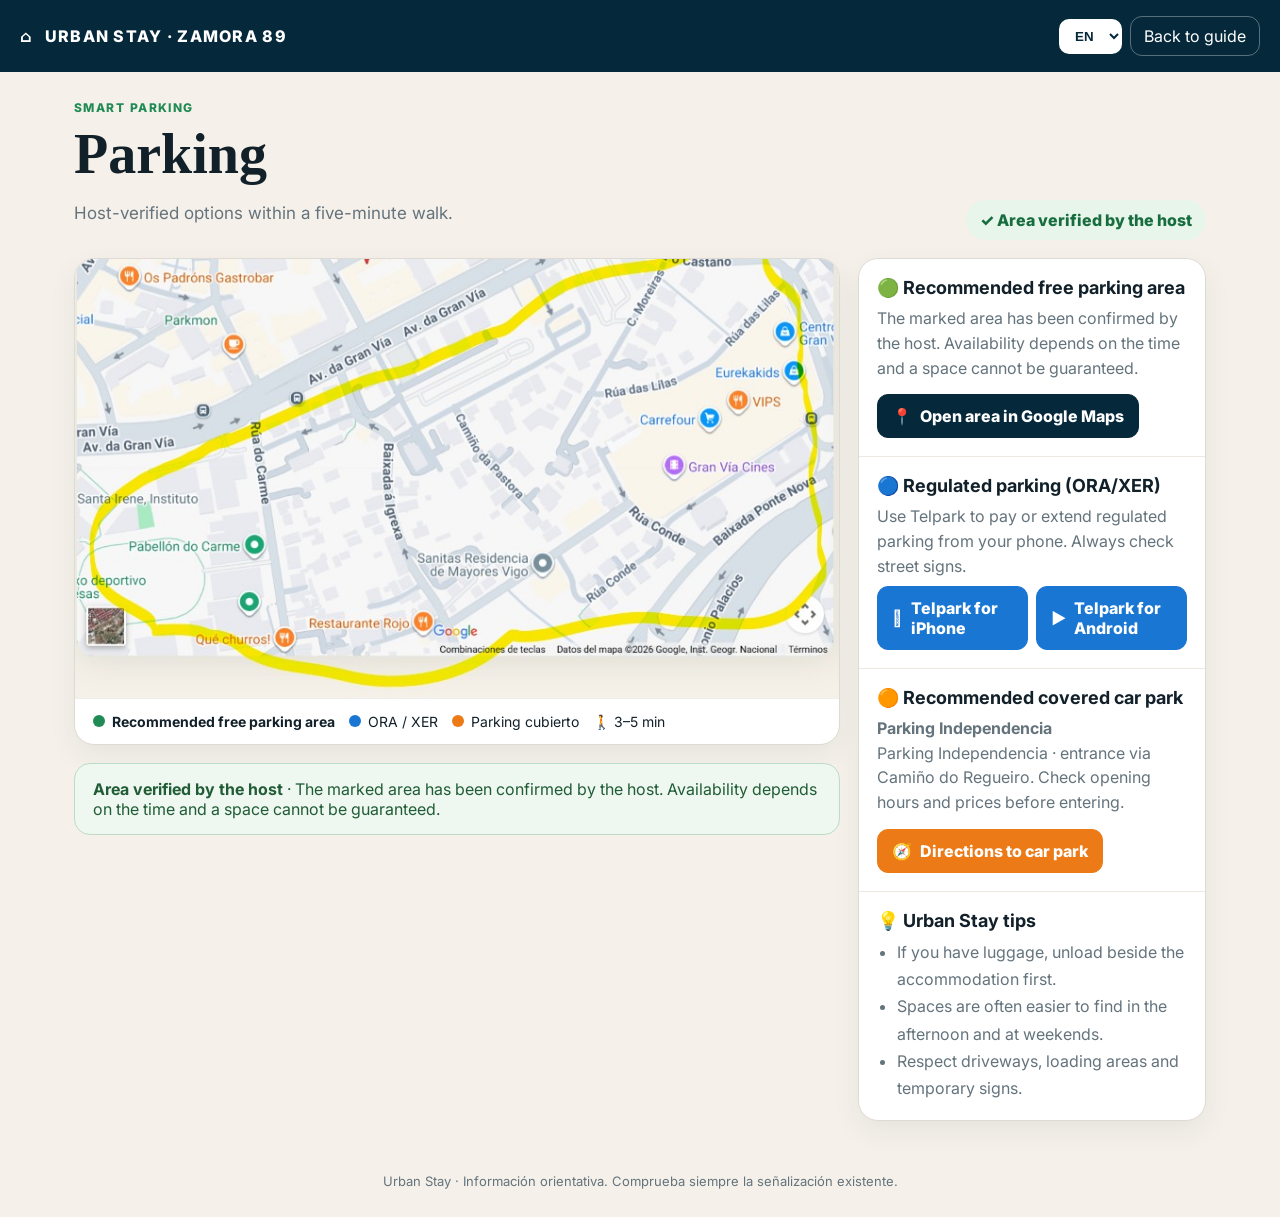
==== parking.html @ f02048b8 "versión parking" ====
<!doctype html><html lang="es"><head><meta charset="utf-8"><meta name="viewport" content="width=device-width,initial-scale=1,viewport-fit=cover"><meta name="theme-color" content="#05283b"><title>Zamora 89 · Aparcamiento</title><link rel="preconnect" href="https://fonts.googleapis.com"><link rel="preconnect" href="https://fonts.gstatic.com" crossorigin><link href="https://fonts.googleapis.com/css2?family=Inter:wght@400;600;700;800&display=swap" rel="stylesheet"><link rel="stylesheet" href="parking.css"></head><body><header class="top"><a class="brand" href="index.html">⌂ <span>URBAN STAY · ZAMORA 89</span></a><div style="display:flex;gap:8px;align-items:center"><select id="lang" class="lang" aria-label="Idioma"><option value="es">ES</option><option value="en">EN</option><option value="fr">FR</option><option value="pt">PT</option><option value="de">DE</option><option value="it">IT</option><option value="nl">NL</option></select><a class="back" href="index.html" data-t="back">Volver a la guía</a></div></header><main class="page"><div class="hero"><div><span class="eyebrow">SMART PARKING</span><h1 data-t="title">Aparcamiento</h1><p data-t="subtitle">Opciones verificadas por el anfitrión a menos de cinco minutos andando.</p></div><span class="badge">✓ <span data-t="verified">Zona verificada por el anfitrión</span></span></div><div class="grid"><div><article class="card"><img class="mapimg" src="assets/parking-zone-zamora.jpg" alt="Zona de aparcamiento recomendada alrededor de Calle Zamora 89, Vigo"><div class="legend"><span><i class="dot green"></i><b data-t="free">Zona gratuita recomendada</b></span><span><i class="dot blue"></i>ORA / XER</span><span><i class="dot orange"></i>Parking cubierto</span><span>🚶 3–5 min</span></div></article><div class="notice"><b data-t="verified">Zona verificada por el anfitrión</b> · <span data-t="freep">El área marcada ha sido confirmada por el anfitrión.</span></div></div><aside class="card"><section class="section"><h2>🟢 <span data-t="free">Zona gratuita recomendada</span></h2><p data-t="freep">El área marcada ha sido confirmada por el anfitrión.</p><div class="actions"><a class="btn primary" target="_blank" rel="noopener" href="https://www.google.com/maps/search/?api=1&query=aparcamiento+gratuito+cerca+de+Calle+Zamora+89+Vigo" data-track="parking_free_maps">📍 <span data-t="maps">Abrir zona en Google Maps</span></a></div></section><section class="section"><h2>🔵 <span data-t="ora">Zona ORA (XER)</span></h2><p data-t="orap">Para las plazas reguladas puedes pagar y ampliar el ticket desde el móvil con Telpark.</p><div class="apps"><a class="btn blue" target="_blank" rel="noopener" href="https://apps.apple.com/es/app/telpark/id658204860" data-track="telpark_ios"> <span data-t="ios">Telpark para iPhone</span></a><a class="btn blue" target="_blank" rel="noopener" href="https://play.google.com/store/apps/details?id=com.delaware.empark" data-track="telpark_android">▶ <span data-t="android">Telpark para Android</span></a></div></section><section class="section"><h2>🟠 <span data-t="covered">Parking cubierto recomendado</span></h2><p><b>Parking Independencia</b><br><span data-t="coveredp">Parking Independencia · acceso por Camiño do Regueiro.</span></p><div class="actions"><a class="btn orange" target="_blank" rel="noopener" href="https://www.google.com/maps/dir/?api=1&destination=Parking+Independencia+Camiño+do+Regueiro+Vigo" data-track="parking_independencia_route">🧭 <span data-t="route">Cómo llegar al parking</span></a></div></section><section class="section"><h2>💡 <span data-t="tips">Consejos Urban Stay</span></h2><ul class="tips"><li data-t="t1">Si llegas con equipaje, descarga primero junto al alojamiento.</li><li data-t="t2">Por la tarde y los fines de semana suele ser más fácil encontrar sitio.</li><li data-t="t3">Respeta vados, carga y descarga y señalización temporal.</li></ul></section></aside></div></main><footer class="footer">Urban Stay · Información orientativa. Comprueba siempre la señalización existente.</footer><script src="parking.js"></script><script src="analytics-config.js"></script><script src="analytics.js"></script></body></html>
---- parking.css ----
:root{--navy:#05283b;--navy2:#0a3b55;--gold:#d7a13a;--cream:#f5f1ea;--green:#218b55;--blue:#1976d2;--orange:#ec7a16;--text:#12202a;--muted:#64737c;--white:#fff}*{box-sizing:border-box}body{margin:0;font-family:Inter,system-ui,-apple-system,Segoe UI,sans-serif;background:var(--cream);color:var(--text)}a{text-decoration:none;color:inherit}.top{background:var(--navy);color:#fff;padding:16px 20px;display:flex;align-items:center;justify-content:space-between;gap:12px;position:sticky;top:0;z-index:10}.brand{display:flex;align-items:center;gap:12px;font-weight:800;letter-spacing:.08em}.back{border:1px solid #ffffff55;border-radius:12px;padding:9px 13px}.lang{background:#fff;color:var(--navy);border:0;border-radius:10px;padding:9px 12px;font-weight:700}.page{max-width:1180px;margin:auto;padding:24px}.hero{display:flex;justify-content:space-between;gap:20px;align-items:flex-end;margin-bottom:18px}.eyebrow{color:var(--green);font-weight:800;letter-spacing:.12em;font-size:12px}.hero h1{font-family:Georgia,serif;font-size:clamp(34px,5vw,56px);margin:6px 0}.hero p{color:var(--muted);font-size:17px;max-width:650px}.badge{background:#e7f5ea;color:#176d3e;padding:10px 14px;border-radius:999px;font-weight:800;white-space:nowrap}.grid{display:grid;grid-template-columns:minmax(0,1.65fr) minmax(290px,.75fr);gap:18px}.card{background:#fff;border:1px solid #dedbd4;border-radius:20px;box-shadow:0 10px 28px #12202a10;overflow:hidden}.mapimg{display:block;width:100%;height:auto}.legend{display:flex;flex-wrap:wrap;gap:14px;padding:14px 18px;border-top:1px solid #eee}.legend span{display:flex;align-items:center;gap:7px;font-size:14px}.dot{width:12px;height:12px;border-radius:50%;display:inline-block}.green{background:var(--green)}.blue{background:var(--blue)}.orange{background:var(--orange)}.section{padding:18px}.section+ .section{border-top:1px solid #ece8e1}.section h2{font-size:18px;margin:0 0 8px}.section p{color:var(--muted);line-height:1.55;margin:7px 0}.actions{display:flex;flex-wrap:wrap;gap:10px;margin-top:14px}.btn{display:inline-flex;align-items:center;justify-content:center;gap:8px;padding:11px 14px;border-radius:11px;font-weight:800;border:1px solid #d7d3cb;background:#fff}.btn.primary{background:var(--navy);color:#fff;border-color:var(--navy)}.btn.blue{background:var(--blue);color:#fff;border-color:var(--blue)}.btn.orange{background:var(--orange);color:#fff;border-color:var(--orange)}.tips{margin:0;padding-left:20px;color:var(--muted);line-height:1.7}.apps{display:grid;grid-template-columns:1fr 1fr;gap:8px}.notice{margin-top:18px;background:#eef7f0;border:1px solid #bcdcc5;border-radius:16px;padding:15px 18px;color:#205c35}.footer{text-align:center;color:var(--muted);font-size:13px;padding:28px 16px}.mobile-tabs{display:none}@media(max-width:780px){.top{padding:12px}.brand{font-size:13px}.page{padding:14px}.hero{align-items:flex-start;flex-direction:column}.grid{grid-template-columns:1fr}.mapimg{min-height:270px;object-fit:cover}.apps{grid-template-columns:1fr}.btn{width:100%}.badge{font-size:13px}.mobile-tabs{display:flex;gap:8px;overflow:auto;margin-bottom:12px}.mobile-tabs a{background:#fff;border-radius:999px;padding:9px 12px;white-space:nowrap;border:1px solid #ddd}}
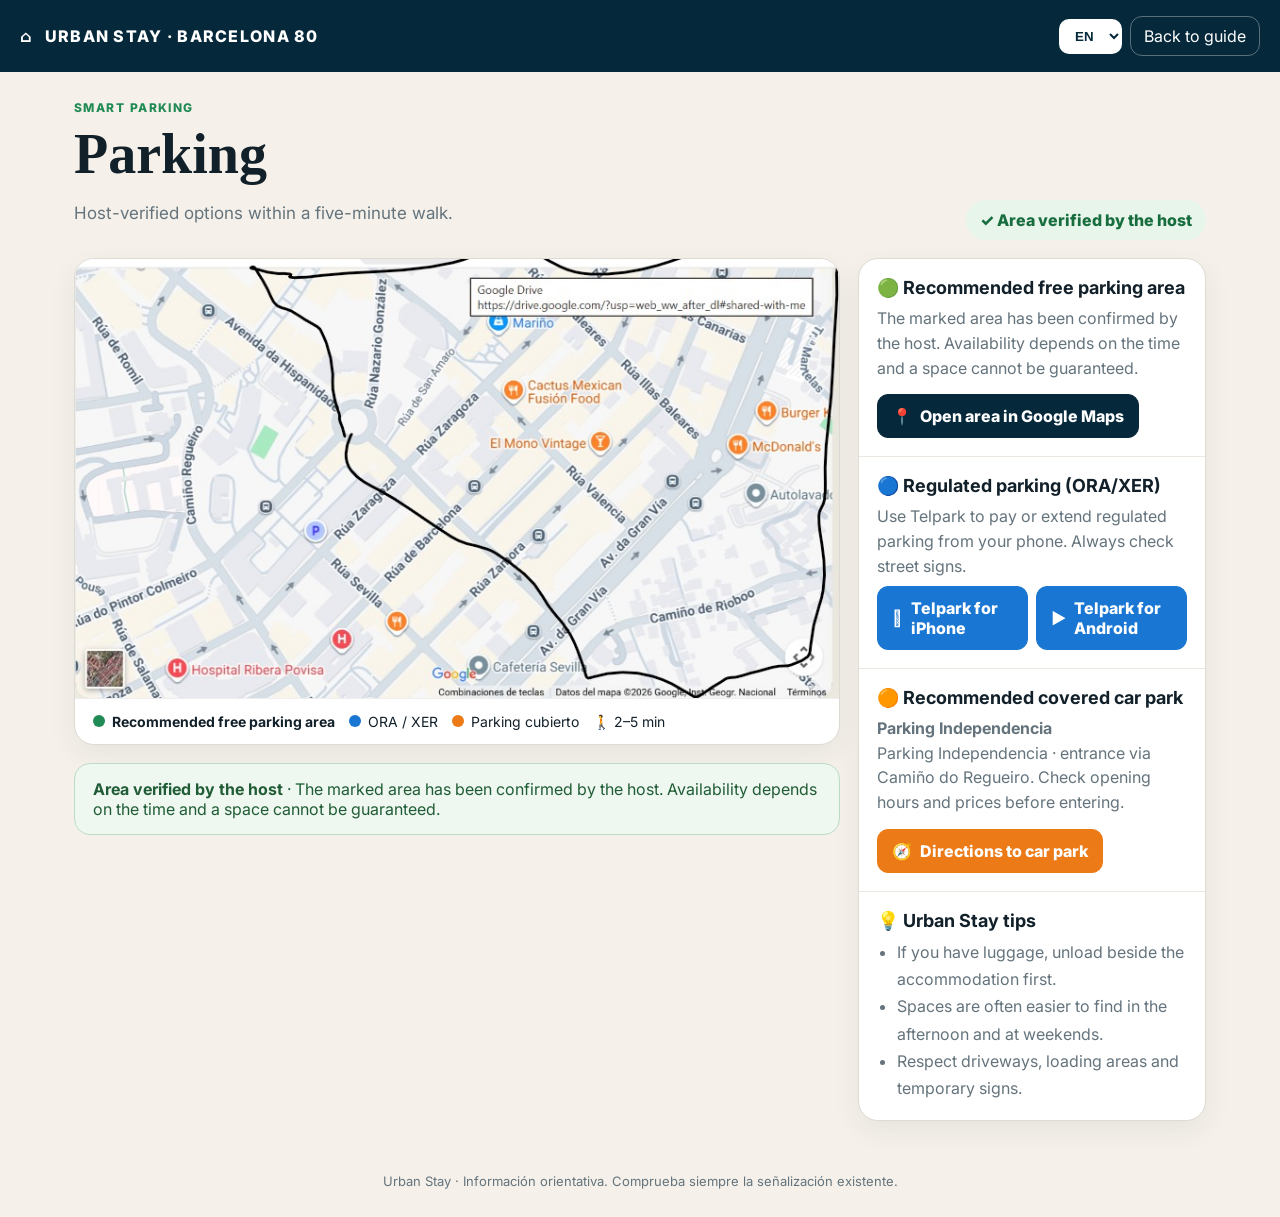
==== commit 1865c259: "Versión Barcelona Parking" ====
--- a/parking.html
+++ b/parking.html
@@ -1 +1 @@
-<!doctype html><html lang="es"><head><meta charset="utf-8"><meta name="viewport" content="width=device-width,initial-scale=1,viewport-fit=cover"><meta name="theme-color" content="#05283b"><title>Zamora 89 · Aparcamiento</title><link rel="preconnect" href="https://fonts.googleapis.com"><link rel="preconnect" href="https://fonts.gstatic.com" crossorigin><link href="https://fonts.googleapis.com/css2?family=Inter:wght@400;600;700;800&display=swap" rel="stylesheet"><link rel="stylesheet" href="parking.css"></head><body><header class="top"><a class="brand" href="index.html">⌂ <span>URBAN STAY · ZAMORA 89</span></a><div style="display:flex;gap:8px;align-items:center"><select id="lang" class="lang" aria-label="Idioma"><option value="es">ES</option><option value="en">EN</option><option value="fr">FR</option><option value="pt">PT</option><option value="de">DE</option><option value="it">IT</option><option value="nl">NL</option></select><a class="back" href="index.html" data-t="back">Volver a la guía</a></div></header><main class="page"><div class="hero"><div><span class="eyebrow">SMART PARKING</span><h1 data-t="title">Aparcamiento</h1><p data-t="subtitle">Opciones verificadas por el anfitrión a menos de cinco minutos andando.</p></div><span class="badge">✓ <span data-t="verified">Zona verificada por el anfitrión</span></span></div><div class="grid"><div><article class="card"><img class="mapimg" src="assets/parking-zone-zamora.jpg" alt="Zona de aparcamiento recomendada alrededor de Calle Zamora 89, Vigo"><div class="legend"><span><i class="dot green"></i><b data-t="free">Zona gratuita recomendada</b></span><span><i class="dot blue"></i>ORA / XER</span><span><i class="dot orange"></i>Parking cubierto</span><span>🚶 3–5 min</span></div></article><div class="notice"><b data-t="verified">Zona verificada por el anfitrión</b> · <span data-t="freep">El área marcada ha sido confirmada por el anfitrión.</span></div></div><aside class="card"><section class="section"><h2>🟢 <span data-t="free">Zona gratuita recomendada</span></h2><p data-t="freep">El área marcada ha sido confirmada por el anfitrión.</p><div class="actions"><a class="btn primary" target="_blank" rel="noopener" href="https://www.google.com/maps/search/?api=1&query=aparcamiento+gratuito+cerca+de+Calle+Zamora+89+Vigo" data-track="parking_free_maps">📍 <span data-t="maps">Abrir zona en Google Maps</span></a></div></section><section class="section"><h2>🔵 <span data-t="ora">Zona ORA (XER)</span></h2><p data-t="orap">Para las plazas reguladas puedes pagar y ampliar el ticket desde el móvil con Telpark.</p><div class="apps"><a class="btn blue" target="_blank" rel="noopener" href="https://apps.apple.com/es/app/telpark/id658204860" data-track="telpark_ios"> <span data-t="ios">Telpark para iPhone</span></a><a class="btn blue" target="_blank" rel="noopener" href="https://play.google.com/store/apps/details?id=com.delaware.empark" data-track="telpark_android">▶ <span data-t="android">Telpark para Android</span></a></div></section><section class="section"><h2>🟠 <span data-t="covered">Parking cubierto recomendado</span></h2><p><b>Parking Independencia</b><br><span data-t="coveredp">Parking Independencia · acceso por Camiño do Regueiro.</span></p><div class="actions"><a class="btn orange" target="_blank" rel="noopener" href="https://www.google.com/maps/dir/?api=1&destination=Parking+Independencia+Camiño+do+Regueiro+Vigo" data-track="parking_independencia_route">🧭 <span data-t="route">Cómo llegar al parking</span></a></div></section><section class="section"><h2>💡 <span data-t="tips">Consejos Urban Stay</span></h2><ul class="tips"><li data-t="t1">Si llegas con equipaje, descarga primero junto al alojamiento.</li><li data-t="t2">Por la tarde y los fines de semana suele ser más fácil encontrar sitio.</li><li data-t="t3">Respeta vados, carga y descarga y señalización temporal.</li></ul></section></aside></div></main><footer class="footer">Urban Stay · Información orientativa. Comprueba siempre la señalización existente.</footer><script src="parking.js"></script><script src="analytics-config.js"></script><script src="analytics.js"></script></body></html>+<!doctype html><html lang="es"><head><meta charset="utf-8"><meta name="viewport" content="width=device-width,initial-scale=1,viewport-fit=cover"><meta name="theme-color" content="#05283b"><title>Barcelona 80 · Aparcamiento</title><link rel="preconnect" href="https://fonts.googleapis.com"><link rel="preconnect" href="https://fonts.gstatic.com" crossorigin><link href="https://fonts.googleapis.com/css2?family=Inter:wght@400;600;700;800&display=swap" rel="stylesheet"><link rel="stylesheet" href="parking.css"></head><body><header class="top"><a class="brand" href="index.html">⌂ <span>URBAN STAY · BARCELONA 80</span></a><div style="display:flex;gap:8px;align-items:center"><select id="lang" class="lang" aria-label="Idioma"><option value="es">ES</option><option value="en">EN</option><option value="fr">FR</option><option value="pt">PT</option><option value="de">DE</option><option value="it">IT</option><option value="nl">NL</option></select><a class="back" href="index.html" data-t="back">Volver a la guía</a></div></header><main class="page"><div class="hero"><div><span class="eyebrow">SMART PARKING</span><h1 data-t="title">Aparcamiento</h1><p data-t="subtitle">Opciones verificadas por el anfitrión a menos de cinco minutos andando.</p></div><span class="badge">✓ <span data-t="verified">Zona verificada por el anfitrión</span></span></div><div class="grid"><div><article class="card"><img class="mapimg" src="assets/parking-zone-barcelona.jpg" alt="Zona de aparcamiento recomendada alrededor de Calle Barcelona 80, Vigo"><div class="legend"><span><i class="dot green"></i><b data-t="free">Zona gratuita recomendada</b></span><span><i class="dot blue"></i>ORA / XER</span><span><i class="dot orange"></i>Parking cubierto</span><span>🚶 2–5 min</span></div></article><div class="notice"><b data-t="verified">Zona verificada por el anfitrión</b> · <span data-t="freep">El área marcada ha sido confirmada por el anfitrión.</span></div></div><aside class="card"><section class="section"><h2>🟢 <span data-t="free">Zona gratuita recomendada</span></h2><p data-t="freep">El área marcada ha sido confirmada por el anfitrión.</p><div class="actions"><a class="btn primary" target="_blank" rel="noopener" href="https://www.google.com/maps/search/?api=1&query=aparcamiento+gratuito+cerca+de+Calle+Barcelona+80+Vigo" data-track="parking_free_maps">📍 <span data-t="maps">Abrir zona en Google Maps</span></a></div></section><section class="section"><h2>🔵 <span data-t="ora">Zona ORA (XER)</span></h2><p data-t="orap">Para las plazas reguladas puedes pagar y ampliar el ticket desde el móvil con Telpark.</p><div class="apps"><a class="btn blue" target="_blank" rel="noopener" href="https://apps.apple.com/es/app/telpark/id658204860" data-track="telpark_ios"> <span data-t="ios">Telpark para iPhone</span></a><a class="btn blue" target="_blank" rel="noopener" href="https://play.google.com/store/apps/details?id=com.delaware.empark" data-track="telpark_android">▶ <span data-t="android">Telpark para Android</span></a></div></section><section class="section"><h2>🟠 <span data-t="covered">Parking cubierto recomendado</span></h2><p><b>Parking Independencia</b><br><span data-t="coveredp">Parking Independencia · acceso por Camiño do Regueiro.</span></p><div class="actions"><a class="btn orange" target="_blank" rel="noopener" href="https://www.google.com/maps/dir/?api=1&destination=Parking+Independencia+Camiño+do+Regueiro+Vigo" data-track="parking_independencia_route">🧭 <span data-t="route">Cómo llegar al parking</span></a></div></section><section class="section"><h2>💡 <span data-t="tips">Consejos Urban Stay</span></h2><ul class="tips"><li data-t="t1">Si llegas con equipaje, descarga primero junto al alojamiento.</li><li data-t="t2">Por la tarde y los fines de semana suele ser más fácil encontrar sitio.</li><li data-t="t3">Respeta vados, carga y descarga y señalización temporal.</li></ul></section></aside></div></main><footer class="footer">Urban Stay · Información orientativa. Comprueba siempre la señalización existente.</footer><script src="parking.js"></script><script src="analytics-config.js"></script><script src="analytics.js"></script></body></html>
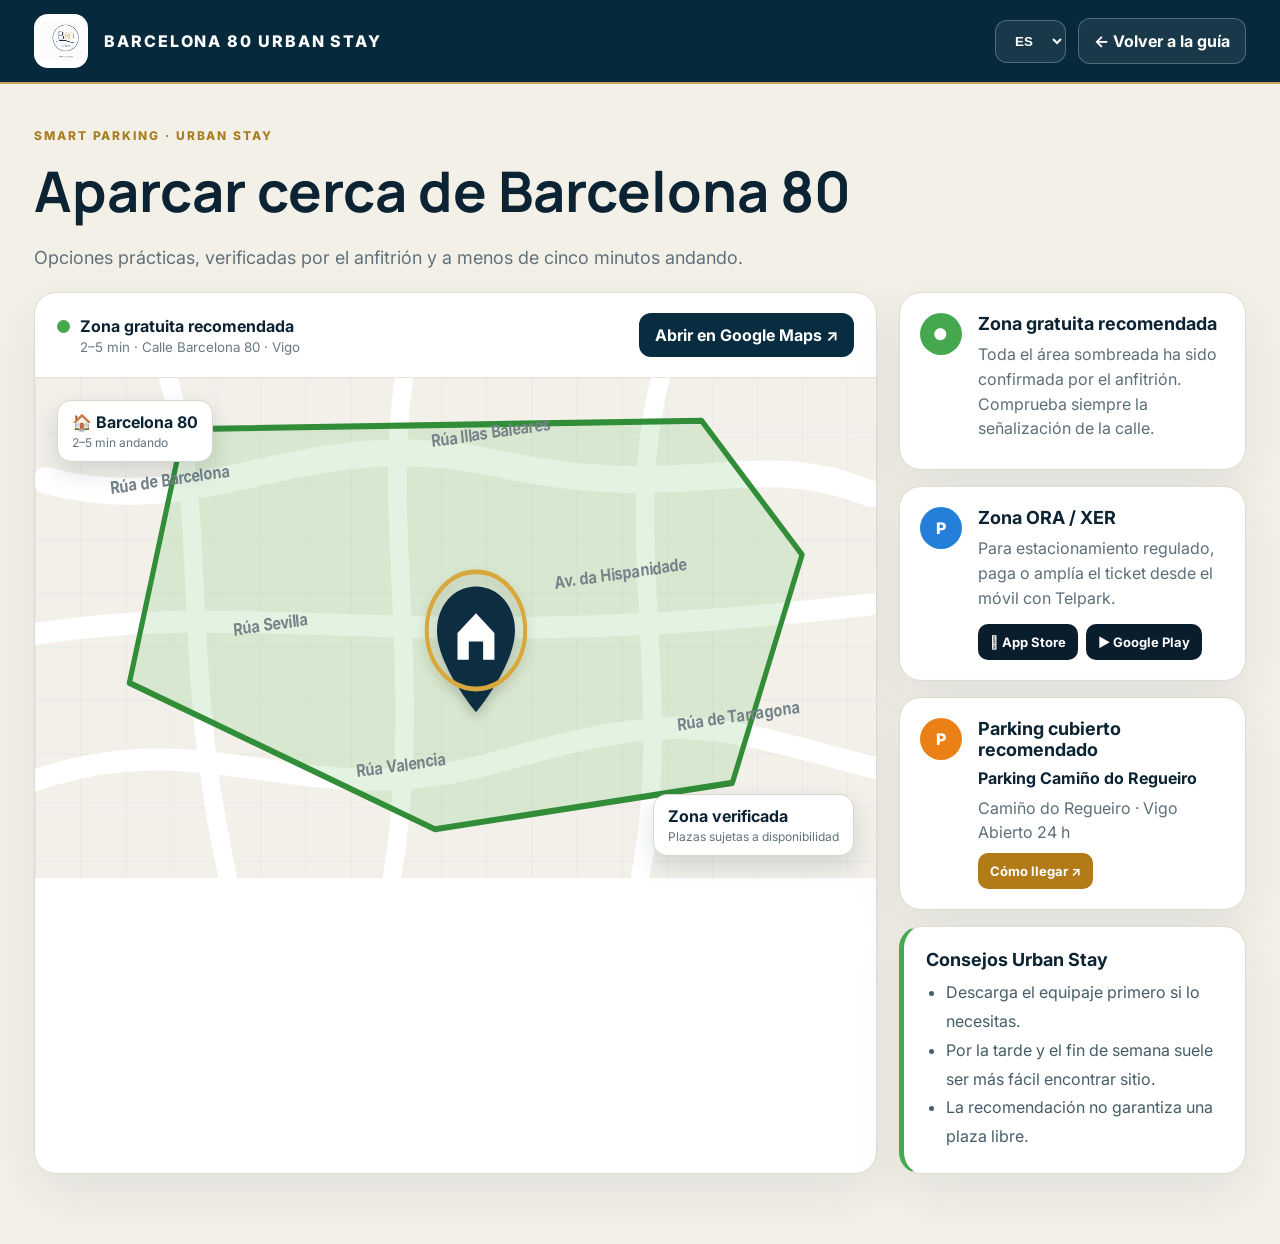
==== commit aad830e7: "Version parking Barcelona 2.1" ====
--- a/parking.html
+++ b/parking.html
@@ -1 +1,34 @@
-<!doctype html><html lang="es"><head><meta charset="utf-8"><meta name="viewport" content="width=device-width,initial-scale=1,viewport-fit=cover"><meta name="theme-color" content="#05283b"><title>Barcelona 80 · Aparcamiento</title><link rel="preconnect" href="https://fonts.googleapis.com"><link rel="preconnect" href="https://fonts.gstatic.com" crossorigin><link href="https://fonts.googleapis.com/css2?family=Inter:wght@400;600;700;800&display=swap" rel="stylesheet"><link rel="stylesheet" href="parking.css"></head><body><header class="top"><a class="brand" href="index.html">⌂ <span>URBAN STAY · BARCELONA 80</span></a><div style="display:flex;gap:8px;align-items:center"><select id="lang" class="lang" aria-label="Idioma"><option value="es">ES</option><option value="en">EN</option><option value="fr">FR</option><option value="pt">PT</option><option value="de">DE</option><option value="it">IT</option><option value="nl">NL</option></select><a class="back" href="index.html" data-t="back">Volver a la guía</a></div></header><main class="page"><div class="hero"><div><span class="eyebrow">SMART PARKING</span><h1 data-t="title">Aparcamiento</h1><p data-t="subtitle">Opciones verificadas por el anfitrión a menos de cinco minutos andando.</p></div><span class="badge">✓ <span data-t="verified">Zona verificada por el anfitrión</span></span></div><div class="grid"><div><article class="card"><img class="mapimg" src="assets/parking-zone-barcelona.jpg" alt="Zona de aparcamiento recomendada alrededor de Calle Barcelona 80, Vigo"><div class="legend"><span><i class="dot green"></i><b data-t="free">Zona gratuita recomendada</b></span><span><i class="dot blue"></i>ORA / XER</span><span><i class="dot orange"></i>Parking cubierto</span><span>🚶 2–5 min</span></div></article><div class="notice"><b data-t="verified">Zona verificada por el anfitrión</b> · <span data-t="freep">El área marcada ha sido confirmada por el anfitrión.</span></div></div><aside class="card"><section class="section"><h2>🟢 <span data-t="free">Zona gratuita recomendada</span></h2><p data-t="freep">El área marcada ha sido confirmada por el anfitrión.</p><div class="actions"><a class="btn primary" target="_blank" rel="noopener" href="https://www.google.com/maps/search/?api=1&query=aparcamiento+gratuito+cerca+de+Calle+Barcelona+80+Vigo" data-track="parking_free_maps">📍 <span data-t="maps">Abrir zona en Google Maps</span></a></div></section><section class="section"><h2>🔵 <span data-t="ora">Zona ORA (XER)</span></h2><p data-t="orap">Para las plazas reguladas puedes pagar y ampliar el ticket desde el móvil con Telpark.</p><div class="apps"><a class="btn blue" target="_blank" rel="noopener" href="https://apps.apple.com/es/app/telpark/id658204860" data-track="telpark_ios"> <span data-t="ios">Telpark para iPhone</span></a><a class="btn blue" target="_blank" rel="noopener" href="https://play.google.com/store/apps/details?id=com.delaware.empark" data-track="telpark_android">▶ <span data-t="android">Telpark para Android</span></a></div></section><section class="section"><h2>🟠 <span data-t="covered">Parking cubierto recomendado</span></h2><p><b>Parking Independencia</b><br><span data-t="coveredp">Parking Independencia · acceso por Camiño do Regueiro.</span></p><div class="actions"><a class="btn orange" target="_blank" rel="noopener" href="https://www.google.com/maps/dir/?api=1&destination=Parking+Independencia+Camiño+do+Regueiro+Vigo" data-track="parking_independencia_route">🧭 <span data-t="route">Cómo llegar al parking</span></a></div></section><section class="section"><h2>💡 <span data-t="tips">Consejos Urban Stay</span></h2><ul class="tips"><li data-t="t1">Si llegas con equipaje, descarga primero junto al alojamiento.</li><li data-t="t2">Por la tarde y los fines de semana suele ser más fácil encontrar sitio.</li><li data-t="t3">Respeta vados, carga y descarga y señalización temporal.</li></ul></section></aside></div></main><footer class="footer">Urban Stay · Información orientativa. Comprueba siempre la señalización existente.</footer><script src="parking.js"></script><script src="analytics-config.js"></script><script src="analytics.js"></script></body></html>+<!doctype html>
+<html lang="es"><head><meta charset="utf-8"><meta name="viewport" content="width=device-width,initial-scale=1,viewport-fit=cover">
+<meta name="theme-color" content="#08293b"><title>Aparcamiento · Barcelona 80</title>
+<link rel="preconnect" href="https://fonts.googleapis.com"><link rel="preconnect" href="https://fonts.gstatic.com" crossorigin>
+<link href="https://fonts.googleapis.com/css2?family=Inter:wght@400;500;600;700;800&family=Manrope:wght@600;700;800&display=swap" rel="stylesheet">
+<link rel="stylesheet" href="parking.css?v=2.0"></head><body style="--accent:#c8a45b">
+<header class="park-top"><a class="brand" href="index.html"><img src="assets/logo-b80-mark.png" alt=""><span>BARCELONA 80 URBAN STAY</span></a><div class="top-right"><select id="lang" aria-label="Idioma"><option value="es">ES</option><option value="en">EN</option><option value="fr">FR</option><option value="de">DE</option><option value="it">IT</option><option value="pt">PT</option><option value="nl">NL</option></select><a class="ghost" href="index.html">← <span data-t="back">Volver a la guía</span></a></div></header>
+<main class="parking-shell">
+<section class="intro"><span class="eyebrow">SMART PARKING · URBAN STAY</span><h1 data-t="title">Aparcar cerca de Barcelona 80</h1><p data-t="lead">Opciones prácticas, verificadas por el anfitrión y a menos de cinco minutos andando.</p></section>
+<section class="parking-grid">
+<article class="map-card">
+<div class="map-head"><div><span class="dot green"></span><strong data-t="free">Zona gratuita recomendada</strong><small>2–5 min · Calle Barcelona 80 · Vigo</small></div><a href="https://www.google.com/maps/search/?api=1&query=aparcamiento+gratuito+cerca+de+Calle+Barcelona+80+Vigo" target="_blank" rel="noopener" data-t="openMap">Abrir en Google Maps ↗</a></div>
+<div class="urban-map" role="img" aria-label="Plano esquemático de la zona gratuita de Barcelona 80">
+<svg viewBox="0 0 820 410" preserveAspectRatio="none" aria-hidden="true">
+<defs><pattern id="grid" width="44" height="44" patternUnits="userSpaceOnUse"><path d="M44 0H0V44" fill="none" stroke="#d8dee1" stroke-width="1"/></pattern><filter id="shadow"><feDropShadow dx="0" dy="5" stdDeviation="5" flood-opacity=".18"/></filter></defs>
+<rect width="820" height="410" fill="#f2f0e9"/><rect width="820" height="410" fill="url(#grid)" opacity=".75"/>
+<g class="roads"><path d="M10 84 C170 120 260 35 450 70 S700 55 815 95"/><path d="M0 330 C170 280 265 360 450 315 S660 285 820 320"/><path d="M130 0 C170 115 140 225 188 410"/><path d="M360 0 C338 120 380 248 348 410"/><path d="M610 0 C570 125 625 260 590 410"/><path d="M0 210 C220 180 380 230 820 185"/></g>
+<polygon points="145,42 650,35 748,145 680,332 390,370 92,250" fill="#58b84f" fill-opacity=".17" stroke="#318d38" stroke-width="5" stroke-linejoin="round"/>
+<g class="labels"><text x="90" y="55">Rúa de Barcelona</text><text x="195" y="185">Rúa Sevilla</text><text x="300" y="315">Rúa Valencia</text><text x="405" y="55">Rúa Illas Baleares</text><text x="510" y="185">Av. da Hispanidade</text><text x="615" y="315">Rúa de Tarragona</text></g>
+<g transform="translate(430 205)" filter="url(#shadow)"><path d="M0-34C-22-34-38-18-38 2c0 29 38 67 38 67S38 31 38 2C38-18 22-34 0-34Z" fill="#0b2d40"/><path d="M-18 4 0-12 18 4v22H7V11H-7v15h-11Z" fill="#fff"/><circle cx="0" cy="2" r="48" fill="none" stroke="#d6a83c" stroke-width="4"/></g>
+</svg>
+<div class="map-badge"><b>🏠 Barcelona 80</b><span>2–5 min andando</span></div><div class="zone-badge"><b data-t="verified">Zona verificada</b><span data-t="availability">Plazas sujetas a disponibilidad</span></div>
+</div></article>
+<aside class="parking-side">
+<article class="option-card free"><div class="icon">●</div><div><h2 data-t="free">Zona gratuita recomendada</h2><p data-t="freeText">Toda el área sombreada ha sido confirmada por el anfitrión. Comprueba siempre la señalización de la calle.</p></div></article>
+<article class="option-card ora"><div class="icon">P</div><div><h2>Zona ORA / XER</h2><p data-t="oraText">Para estacionamiento regulado, paga o amplía el ticket desde el móvil con Telpark.</p><div class="app-links"><a href="https://apps.apple.com/es/app/telpark/id658204860" target="_blank" rel="noopener"> App Store</a><a href="https://play.google.com/store/apps/details?id=com.delaware.empark&hl=es" target="_blank" rel="noopener">▶ Google Play</a></div></div></article>
+<article class="option-card paid"><div class="icon">P</div><div><h2 data-t="covered">Parking cubierto recomendado</h2><strong>Parking Camiño do Regueiro</strong><p>Camiño do Regueiro · Vigo<br><span data-t="open24">Abierto 24 h</span></p><a class="primary" href="https://www.google.com/maps/search/?api=1&query=Parking+Cami%C3%B1o+do+Regueiro+Vigo" target="_blank" rel="noopener" data-t="route">Cómo llegar ↗</a></div></article>
+<article class="tips"><h2 data-t="tips">Consejos Urban Stay</h2><ul><li data-t="tip1">Descarga el equipaje primero si lo necesitas.</li><li data-t="tip2">Por la tarde y el fin de semana suele ser más fácil encontrar sitio.</li><li data-t="tip3">La recomendación no garantiza una plaza libre.</li></ul></article>
+</aside></section>
+</main>
+<script>
+const T={es:{back:'Volver a la guía',title:'Aparcar cerca de Barcelona 80',lead:'Opciones prácticas, verificadas por el anfitrión y a menos de cinco minutos andando.',free:'Zona gratuita recomendada',openMap:'Abrir en Google Maps ↗',verified:'Zona verificada',availability:'Plazas sujetas a disponibilidad',freeText:'Toda el área sombreada ha sido confirmada por el anfitrión. Comprueba siempre la señalización de la calle.',oraText:'Para estacionamiento regulado, paga o amplía el ticket desde el móvil con Telpark.',covered:'Parking cubierto recomendado',open24:'Abierto 24 h',route:'Cómo llegar ↗',tips:'Consejos Urban Stay',tip1:'Descarga el equipaje primero si lo necesitas.',tip2:'Por la tarde y el fin de semana suele ser más fácil encontrar sitio.',tip3:'La recomendación no garantiza una plaza libre.'},en:{back:'Back to the guide',title:'Parking near Barcelona 80',lead:'Practical options verified by the host and within a five-minute walk.',free:'Recommended free parking',openMap:'Open in Google Maps ↗',verified:'Verified area',availability:'Spaces subject to availability',freeText:'The shaded area has been confirmed by the host. Always check the street signs.',oraText:'For regulated parking, pay or extend your ticket from your phone with Telpark.',covered:'Recommended covered parking',open24:'Open 24 hours',route:'Get directions ↗',tips:'Urban Stay tips',tip1:'Unload your luggage first if needed.',tip2:'Afternoons and weekends are often easier.',tip3:'A free space cannot be guaranteed.'}};
+const lang=document.getElementById('lang'); lang.addEventListener('change',()=>{const d=T[lang.value]||T.es;document.querySelectorAll('[data-t]').forEach(e=>{if(d[e.dataset.t])e.textContent=d[e.dataset.t]})});
+</script></body></html>
--- a/parking.css
+++ b/parking.css
@@ -1,2 +1 @@
-
-:root{--navy:#05283b;--navy2:#0a3b55;--gold:#d7a13a;--cream:#f5f1ea;--green:#218b55;--blue:#1976d2;--orange:#ec7a16;--text:#12202a;--muted:#64737c;--white:#fff}*{box-sizing:border-box}body{margin:0;font-family:Inter,system-ui,-apple-system,Segoe UI,sans-serif;background:var(--cream);color:var(--text)}a{text-decoration:none;color:inherit}.top{background:var(--navy);color:#fff;padding:16px 20px;display:flex;align-items:center;justify-content:space-between;gap:12px;position:sticky;top:0;z-index:10}.brand{display:flex;align-items:center;gap:12px;font-weight:800;letter-spacing:.08em}.back{border:1px solid #ffffff55;border-radius:12px;padding:9px 13px}.lang{background:#fff;color:var(--navy);border:0;border-radius:10px;padding:9px 12px;font-weight:700}.page{max-width:1180px;margin:auto;padding:24px}.hero{display:flex;justify-content:space-between;gap:20px;align-items:flex-end;margin-bottom:18px}.eyebrow{color:var(--green);font-weight:800;letter-spacing:.12em;font-size:12px}.hero h1{font-family:Georgia,serif;font-size:clamp(34px,5vw,56px);margin:6px 0}.hero p{color:var(--muted);font-size:17px;max-width:650px}.badge{background:#e7f5ea;color:#176d3e;padding:10px 14px;border-radius:999px;font-weight:800;white-space:nowrap}.grid{display:grid;grid-template-columns:minmax(0,1.65fr) minmax(290px,.75fr);gap:18px}.card{background:#fff;border:1px solid #dedbd4;border-radius:20px;box-shadow:0 10px 28px #12202a10;overflow:hidden}.mapimg{display:block;width:100%;height:auto}.legend{display:flex;flex-wrap:wrap;gap:14px;padding:14px 18px;border-top:1px solid #eee}.legend span{display:flex;align-items:center;gap:7px;font-size:14px}.dot{width:12px;height:12px;border-radius:50%;display:inline-block}.green{background:var(--green)}.blue{background:var(--blue)}.orange{background:var(--orange)}.section{padding:18px}.section+ .section{border-top:1px solid #ece8e1}.section h2{font-size:18px;margin:0 0 8px}.section p{color:var(--muted);line-height:1.55;margin:7px 0}.actions{display:flex;flex-wrap:wrap;gap:10px;margin-top:14px}.btn{display:inline-flex;align-items:center;justify-content:center;gap:8px;padding:11px 14px;border-radius:11px;font-weight:800;border:1px solid #d7d3cb;background:#fff}.btn.primary{background:var(--navy);color:#fff;border-color:var(--navy)}.btn.blue{background:var(--blue);color:#fff;border-color:var(--blue)}.btn.orange{background:var(--orange);color:#fff;border-color:var(--orange)}.tips{margin:0;padding-left:20px;color:var(--muted);line-height:1.7}.apps{display:grid;grid-template-columns:1fr 1fr;gap:8px}.notice{margin-top:18px;background:#eef7f0;border:1px solid #bcdcc5;border-radius:16px;padding:15px 18px;color:#205c35}.footer{text-align:center;color:var(--muted);font-size:13px;padding:28px 16px}.mobile-tabs{display:none}@media(max-width:780px){.top{padding:12px}.brand{font-size:13px}.page{padding:14px}.hero{align-items:flex-start;flex-direction:column}.grid{grid-template-columns:1fr}.mapimg{min-height:270px;object-fit:cover}.apps{grid-template-columns:1fr}.btn{width:100%}.badge{font-size:13px}.mobile-tabs{display:flex;gap:8px;overflow:auto;margin-bottom:12px}.mobile-tabs a{background:#fff;border-radius:999px;padding:9px 12px;white-space:nowrap;border:1px solid #ddd}}
+*{box-sizing:border-box}html{scroll-behavior:smooth}body{margin:0;background:#f3f0e8;color:#0b2333;font-family:Inter,Arial,sans-serif}.park-top{height:84px;background:#06293b;color:#fff;display:flex;align-items:center;justify-content:space-between;padding:0 34px;border-bottom:2px solid var(--accent);position:sticky;top:0;z-index:10}.brand{display:flex;align-items:center;gap:16px;color:#fff;text-decoration:none;font-weight:800;letter-spacing:.12em}.brand img{width:54px;height:54px;object-fit:contain;background:#fff;border-radius:14px;padding:6px}.top-right{display:flex;gap:12px;align-items:center}.top-right select,.ghost{border:1px solid rgba(255,255,255,.25);background:rgba(255,255,255,.08);color:#fff;border-radius:12px;padding:12px 15px;text-decoration:none;font-weight:700}.top-right option{color:#111}.parking-shell{max-width:1460px;margin:auto;padding:40px 34px 70px}.intro{margin-bottom:24px}.eyebrow{color:#aa7d21;font-weight:800;letter-spacing:.16em;font-size:12px}.intro h1{font-family:Manrope,sans-serif;font-size:clamp(32px,5vw,56px);margin:8px 0}.intro p{font-size:18px;color:#61717b}.parking-grid{display:grid;grid-template-columns:minmax(0,1.7fr) minmax(330px,.7fr);gap:22px}.map-card,.option-card,.tips{background:#fff;border:1px solid #dedbd3;border-radius:22px;box-shadow:0 18px 50px rgba(18,39,51,.08);overflow:hidden}.map-head{padding:20px 22px;display:flex;align-items:center;justify-content:space-between;gap:20px}.map-head>div{display:grid;grid-template-columns:auto 1fr;column-gap:10px}.map-head small{grid-column:2;color:#687880;margin-top:3px}.map-head a{background:#082d40;color:white;text-decoration:none;padding:12px 16px;border-radius:12px;font-weight:700}.dot{width:13px;height:13px;border-radius:50%;margin-top:4px}.green{background:#45a84f}.urban-map{position:relative;min-height:500px;border-top:1px solid #e7e4dc}.urban-map svg{display:block;width:100%;height:500px}.roads path{fill:none;stroke:#fff;stroke-width:22;stroke-linecap:round}.roads path+path{stroke-width:18}.labels text{fill:#75838a;font-size:14px;font-weight:700;transform:rotate(-7deg);transform-origin:center}.map-badge,.zone-badge{position:absolute;background:#fff;border:1px solid #d7d5cd;border-radius:14px;padding:11px 14px;box-shadow:0 10px 25px rgba(12,38,52,.14);display:flex;flex-direction:column}.map-badge{left:22px;top:22px}.zone-badge{right:22px;bottom:22px}.map-badge span,.zone-badge span{font-size:12px;color:#61717b;margin-top:3px}.parking-side{display:flex;flex-direction:column;gap:16px}.option-card{padding:20px;display:grid;grid-template-columns:44px 1fr;gap:14px}.option-card h2,.tips h2{font-size:18px;margin:0 0 8px}.option-card p{margin:8px 0;color:#5d6e78;line-height:1.55}.icon{width:42px;height:42px;border-radius:50%;display:grid;place-items:center;color:#fff;font-weight:800}.free .icon{background:#45a84f}.ora .icon{background:#237fd7}.paid .icon{background:#eb8016}.app-links{display:flex;flex-wrap:wrap;gap:8px;margin-top:13px}.app-links a,.primary{display:inline-flex;background:#091d2c;color:#fff;text-decoration:none;padding:10px 12px;border-radius:10px;font-size:13px;font-weight:700}.primary{background:#b37b18}.tips{padding:22px;border-left:5px solid #45a84f}.tips ul{margin:0;padding-left:20px;color:#465d67;line-height:1.8}@media(max-width:900px){.park-top{padding:0 16px}.brand span{display:none}.parking-shell{padding:24px 14px 50px}.parking-grid{grid-template-columns:1fr}.map-head{align-items:flex-start;flex-direction:column}.urban-map,.urban-map svg{height:420px;min-height:420px}.top-right .ghost span{display:none}}@media(max-width:560px){.park-top{height:72px}.brand img{width:46px;height:46px}.top-right select,.ghost{padding:10px}.intro p{font-size:16px}.urban-map,.urban-map svg{height:340px;min-height:340px}.map-badge{left:12px;top:12px}.zone-badge{right:12px;bottom:12px;max-width:180px}.option-card{grid-template-columns:38px 1fr;padding:17px}.icon{width:36px;height:36px}.app-links{flex-direction:column}.app-links a{justify-content:center}}
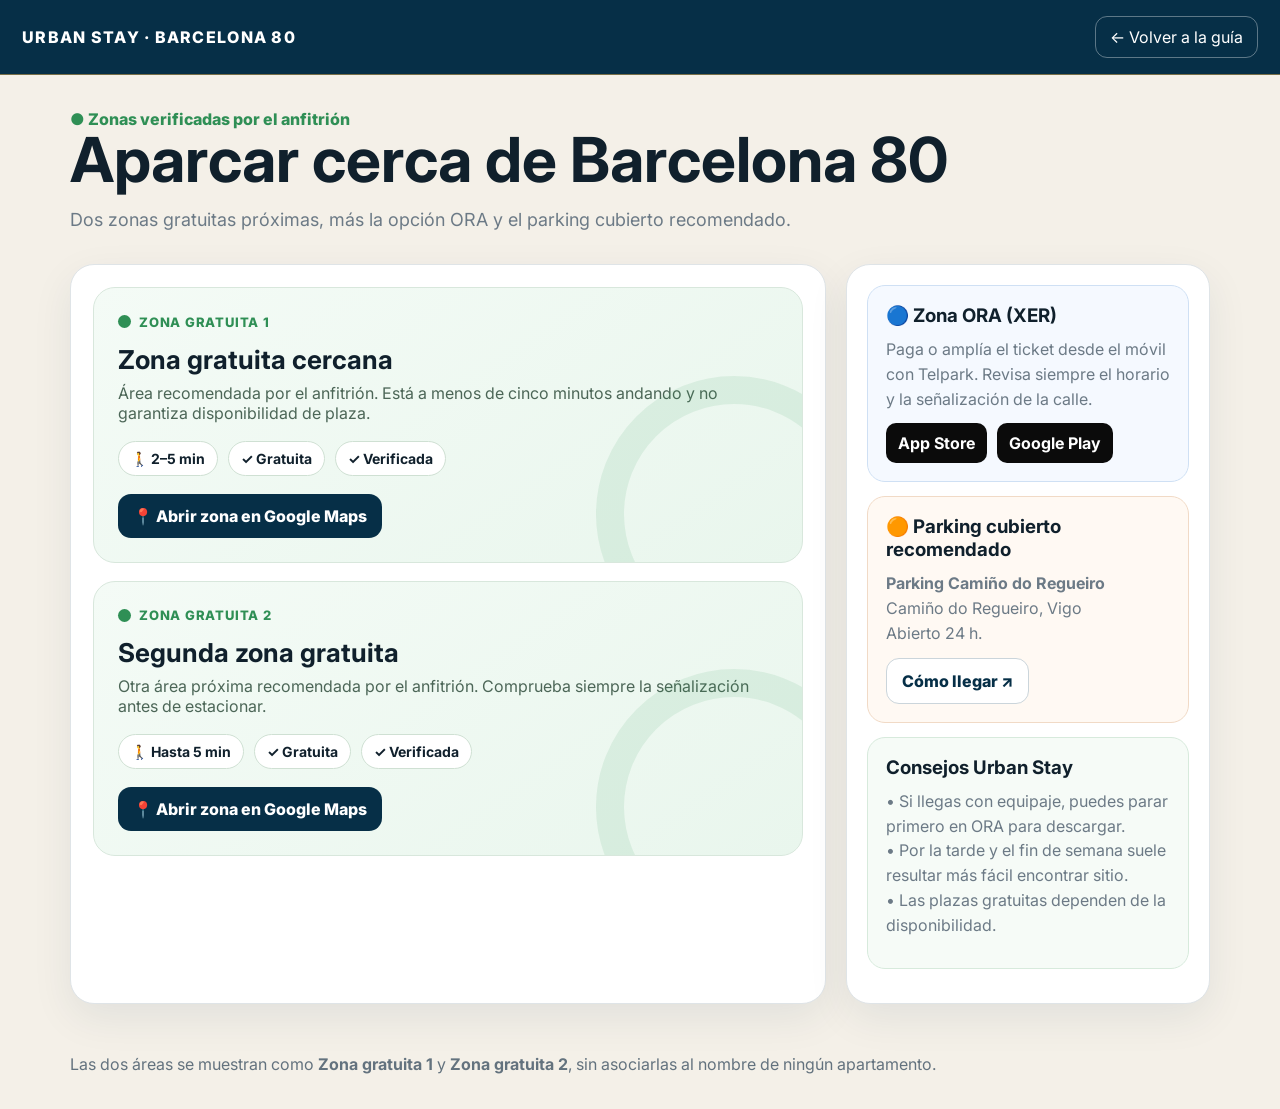
==== commit 0412779a: "Última actualización Barcelona parking 2.0" ====
--- a/parking.html
+++ b/parking.html
@@ -1,34 +1 @@
-<!doctype html>
-<html lang="es"><head><meta charset="utf-8"><meta name="viewport" content="width=device-width,initial-scale=1,viewport-fit=cover">
-<meta name="theme-color" content="#08293b"><title>Aparcamiento · Barcelona 80</title>
-<link rel="preconnect" href="https://fonts.googleapis.com"><link rel="preconnect" href="https://fonts.gstatic.com" crossorigin>
-<link href="https://fonts.googleapis.com/css2?family=Inter:wght@400;500;600;700;800&family=Manrope:wght@600;700;800&display=swap" rel="stylesheet">
-<link rel="stylesheet" href="parking.css?v=2.0"></head><body style="--accent:#c8a45b">
-<header class="park-top"><a class="brand" href="index.html"><img src="assets/logo-b80-mark.png" alt=""><span>BARCELONA 80 URBAN STAY</span></a><div class="top-right"><select id="lang" aria-label="Idioma"><option value="es">ES</option><option value="en">EN</option><option value="fr">FR</option><option value="de">DE</option><option value="it">IT</option><option value="pt">PT</option><option value="nl">NL</option></select><a class="ghost" href="index.html">← <span data-t="back">Volver a la guía</span></a></div></header>
-<main class="parking-shell">
-<section class="intro"><span class="eyebrow">SMART PARKING · URBAN STAY</span><h1 data-t="title">Aparcar cerca de Barcelona 80</h1><p data-t="lead">Opciones prácticas, verificadas por el anfitrión y a menos de cinco minutos andando.</p></section>
-<section class="parking-grid">
-<article class="map-card">
-<div class="map-head"><div><span class="dot green"></span><strong data-t="free">Zona gratuita recomendada</strong><small>2–5 min · Calle Barcelona 80 · Vigo</small></div><a href="https://www.google.com/maps/search/?api=1&query=aparcamiento+gratuito+cerca+de+Calle+Barcelona+80+Vigo" target="_blank" rel="noopener" data-t="openMap">Abrir en Google Maps ↗</a></div>
-<div class="urban-map" role="img" aria-label="Plano esquemático de la zona gratuita de Barcelona 80">
-<svg viewBox="0 0 820 410" preserveAspectRatio="none" aria-hidden="true">
-<defs><pattern id="grid" width="44" height="44" patternUnits="userSpaceOnUse"><path d="M44 0H0V44" fill="none" stroke="#d8dee1" stroke-width="1"/></pattern><filter id="shadow"><feDropShadow dx="0" dy="5" stdDeviation="5" flood-opacity=".18"/></filter></defs>
-<rect width="820" height="410" fill="#f2f0e9"/><rect width="820" height="410" fill="url(#grid)" opacity=".75"/>
-<g class="roads"><path d="M10 84 C170 120 260 35 450 70 S700 55 815 95"/><path d="M0 330 C170 280 265 360 450 315 S660 285 820 320"/><path d="M130 0 C170 115 140 225 188 410"/><path d="M360 0 C338 120 380 248 348 410"/><path d="M610 0 C570 125 625 260 590 410"/><path d="M0 210 C220 180 380 230 820 185"/></g>
-<polygon points="145,42 650,35 748,145 680,332 390,370 92,250" fill="#58b84f" fill-opacity=".17" stroke="#318d38" stroke-width="5" stroke-linejoin="round"/>
-<g class="labels"><text x="90" y="55">Rúa de Barcelona</text><text x="195" y="185">Rúa Sevilla</text><text x="300" y="315">Rúa Valencia</text><text x="405" y="55">Rúa Illas Baleares</text><text x="510" y="185">Av. da Hispanidade</text><text x="615" y="315">Rúa de Tarragona</text></g>
-<g transform="translate(430 205)" filter="url(#shadow)"><path d="M0-34C-22-34-38-18-38 2c0 29 38 67 38 67S38 31 38 2C38-18 22-34 0-34Z" fill="#0b2d40"/><path d="M-18 4 0-12 18 4v22H7V11H-7v15h-11Z" fill="#fff"/><circle cx="0" cy="2" r="48" fill="none" stroke="#d6a83c" stroke-width="4"/></g>
-</svg>
-<div class="map-badge"><b>🏠 Barcelona 80</b><span>2–5 min andando</span></div><div class="zone-badge"><b data-t="verified">Zona verificada</b><span data-t="availability">Plazas sujetas a disponibilidad</span></div>
-</div></article>
-<aside class="parking-side">
-<article class="option-card free"><div class="icon">●</div><div><h2 data-t="free">Zona gratuita recomendada</h2><p data-t="freeText">Toda el área sombreada ha sido confirmada por el anfitrión. Comprueba siempre la señalización de la calle.</p></div></article>
-<article class="option-card ora"><div class="icon">P</div><div><h2>Zona ORA / XER</h2><p data-t="oraText">Para estacionamiento regulado, paga o amplía el ticket desde el móvil con Telpark.</p><div class="app-links"><a href="https://apps.apple.com/es/app/telpark/id658204860" target="_blank" rel="noopener"> App Store</a><a href="https://play.google.com/store/apps/details?id=com.delaware.empark&hl=es" target="_blank" rel="noopener">▶ Google Play</a></div></div></article>
-<article class="option-card paid"><div class="icon">P</div><div><h2 data-t="covered">Parking cubierto recomendado</h2><strong>Parking Camiño do Regueiro</strong><p>Camiño do Regueiro · Vigo<br><span data-t="open24">Abierto 24 h</span></p><a class="primary" href="https://www.google.com/maps/search/?api=1&query=Parking+Cami%C3%B1o+do+Regueiro+Vigo" target="_blank" rel="noopener" data-t="route">Cómo llegar ↗</a></div></article>
-<article class="tips"><h2 data-t="tips">Consejos Urban Stay</h2><ul><li data-t="tip1">Descarga el equipaje primero si lo necesitas.</li><li data-t="tip2">Por la tarde y el fin de semana suele ser más fácil encontrar sitio.</li><li data-t="tip3">La recomendación no garantiza una plaza libre.</li></ul></article>
-</aside></section>
-</main>
-<script>
-const T={es:{back:'Volver a la guía',title:'Aparcar cerca de Barcelona 80',lead:'Opciones prácticas, verificadas por el anfitrión y a menos de cinco minutos andando.',free:'Zona gratuita recomendada',openMap:'Abrir en Google Maps ↗',verified:'Zona verificada',availability:'Plazas sujetas a disponibilidad',freeText:'Toda el área sombreada ha sido confirmada por el anfitrión. Comprueba siempre la señalización de la calle.',oraText:'Para estacionamiento regulado, paga o amplía el ticket desde el móvil con Telpark.',covered:'Parking cubierto recomendado',open24:'Abierto 24 h',route:'Cómo llegar ↗',tips:'Consejos Urban Stay',tip1:'Descarga el equipaje primero si lo necesitas.',tip2:'Por la tarde y el fin de semana suele ser más fácil encontrar sitio.',tip3:'La recomendación no garantiza una plaza libre.'},en:{back:'Back to the guide',title:'Parking near Barcelona 80',lead:'Practical options verified by the host and within a five-minute walk.',free:'Recommended free parking',openMap:'Open in Google Maps ↗',verified:'Verified area',availability:'Spaces subject to availability',freeText:'The shaded area has been confirmed by the host. Always check the street signs.',oraText:'For regulated parking, pay or extend your ticket from your phone with Telpark.',covered:'Recommended covered parking',open24:'Open 24 hours',route:'Get directions ↗',tips:'Urban Stay tips',tip1:'Unload your luggage first if needed.',tip2:'Afternoons and weekends are often easier.',tip3:'A free space cannot be guaranteed.'}};
-const lang=document.getElementById('lang'); lang.addEventListener('change',()=>{const d=T[lang.value]||T.es;document.querySelectorAll('[data-t]').forEach(e=>{if(d[e.dataset.t])e.textContent=d[e.dataset.t]})});
-</script></body></html>+<!doctype html><html lang="es"><head><meta charset="utf-8"><meta name="viewport" content="width=device-width,initial-scale=1,viewport-fit=cover"><meta name="theme-color" content="#062f47"><title>Aparcamiento · Barcelona 80</title><link rel="preconnect" href="https://fonts.googleapis.com"><link rel="preconnect" href="https://fonts.gstatic.com" crossorigin><link href="https://fonts.googleapis.com/css2?family=Inter:wght@400;600;700;800&display=swap" rel="stylesheet"><link rel="stylesheet" href="parking.css"></head><body><header class="top"><div class="brand">URBAN STAY · BARCELONA 80</div><a class="back" href="index.html">← Volver a la guía</a></header><section class="hero"><span class="badge">● Zonas verificadas por el anfitrión</span><h1>Aparcar cerca de Barcelona 80</h1><p>Dos zonas gratuitas próximas, más la opción ORA y el parking cubierto recomendado.</p></section><main class="grid"><section class="panel zones"><article class="zone"><div class="zone-tag"><span class="zone-dot"></span>Zona gratuita 1</div><h2>Zona gratuita cercana</h2><p>Área recomendada por el anfitrión. Está a menos de cinco minutos andando y no garantiza disponibilidad de plaza.</p><div class="meta"><span class="chip">🚶 2–5 min</span><span class="chip">✓ Gratuita</span><span class="chip">✓ Verificada</span></div><div class="actions"><a class="btn primary" target="_blank" rel="noopener" href="https://www.google.com/maps/search/?api=1&query=aparcamiento+gratuito+Gran+Via+As+Travesas+Vigo">📍 Abrir zona en Google Maps</a></div></article><article class="zone"><div class="zone-tag"><span class="zone-dot"></span>Zona gratuita 2</div><h2>Segunda zona gratuita</h2><p>Otra área próxima recomendada por el anfitrión. Comprueba siempre la señalización antes de estacionar.</p><div class="meta"><span class="chip">🚶 Hasta 5 min</span><span class="chip">✓ Gratuita</span><span class="chip">✓ Verificada</span></div><div class="actions"><a class="btn primary" target="_blank" rel="noopener" href="https://www.google.com/maps/search/?api=1&query=aparcamiento+gratuito+Calle+Barcelona+Vigo">📍 Abrir zona en Google Maps</a></div></article></section><aside class="panel side"><article class="card ora"><h3>🔵 Zona ORA (XER)</h3><p>Paga o amplía el ticket desde el móvil con Telpark. Revisa siempre el horario y la señalización de la calle.</p><div class="store-row"><a class="store" target="_blank" rel="noopener" href="https://apps.apple.com/es/app/telpark/id658204860">App Store</a><a class="store" target="_blank" rel="noopener" href="https://play.google.com/store/apps/details?id=com.delaware.empark">Google Play</a></div></article><article class="card paid"><h3>🟠 Parking cubierto recomendado</h3><p><strong>Parking Camiño do Regueiro</strong><br>Camiño do Regueiro, Vigo<br>Abierto 24 h.</p><a class="btn secondary" target="_blank" rel="noopener" href="https://www.google.com/maps/search/?api=1&query=Parking+Cami%C3%B1o+do+Regueiro+Vigo">Cómo llegar ↗</a></article><article class="card tips"><h3>Consejos Urban Stay</h3><p>• Si llegas con equipaje, puedes parar primero en ORA para descargar.<br>• Por la tarde y el fin de semana suele resultar más fácil encontrar sitio.<br>• Las plazas gratuitas dependen de la disponibilidad.</p></article></aside></main><p class="footer-note">Las dos áreas se muestran como <strong>Zona gratuita 1</strong> y <strong>Zona gratuita 2</strong>, sin asociarlas al nombre de ningún apartamento.</p></body></html>
--- a/parking.css
+++ b/parking.css
@@ -1 +1,4 @@
-*{box-sizing:border-box}html{scroll-behavior:smooth}body{margin:0;background:#f3f0e8;color:#0b2333;font-family:Inter,Arial,sans-serif}.park-top{height:84px;background:#06293b;color:#fff;display:flex;align-items:center;justify-content:space-between;padding:0 34px;border-bottom:2px solid var(--accent);position:sticky;top:0;z-index:10}.brand{display:flex;align-items:center;gap:16px;color:#fff;text-decoration:none;font-weight:800;letter-spacing:.12em}.brand img{width:54px;height:54px;object-fit:contain;background:#fff;border-radius:14px;padding:6px}.top-right{display:flex;gap:12px;align-items:center}.top-right select,.ghost{border:1px solid rgba(255,255,255,.25);background:rgba(255,255,255,.08);color:#fff;border-radius:12px;padding:12px 15px;text-decoration:none;font-weight:700}.top-right option{color:#111}.parking-shell{max-width:1460px;margin:auto;padding:40px 34px 70px}.intro{margin-bottom:24px}.eyebrow{color:#aa7d21;font-weight:800;letter-spacing:.16em;font-size:12px}.intro h1{font-family:Manrope,sans-serif;font-size:clamp(32px,5vw,56px);margin:8px 0}.intro p{font-size:18px;color:#61717b}.parking-grid{display:grid;grid-template-columns:minmax(0,1.7fr) minmax(330px,.7fr);gap:22px}.map-card,.option-card,.tips{background:#fff;border:1px solid #dedbd3;border-radius:22px;box-shadow:0 18px 50px rgba(18,39,51,.08);overflow:hidden}.map-head{padding:20px 22px;display:flex;align-items:center;justify-content:space-between;gap:20px}.map-head>div{display:grid;grid-template-columns:auto 1fr;column-gap:10px}.map-head small{grid-column:2;color:#687880;margin-top:3px}.map-head a{background:#082d40;color:white;text-decoration:none;padding:12px 16px;border-radius:12px;font-weight:700}.dot{width:13px;height:13px;border-radius:50%;margin-top:4px}.green{background:#45a84f}.urban-map{position:relative;min-height:500px;border-top:1px solid #e7e4dc}.urban-map svg{display:block;width:100%;height:500px}.roads path{fill:none;stroke:#fff;stroke-width:22;stroke-linecap:round}.roads path+path{stroke-width:18}.labels text{fill:#75838a;font-size:14px;font-weight:700;transform:rotate(-7deg);transform-origin:center}.map-badge,.zone-badge{position:absolute;background:#fff;border:1px solid #d7d5cd;border-radius:14px;padding:11px 14px;box-shadow:0 10px 25px rgba(12,38,52,.14);display:flex;flex-direction:column}.map-badge{left:22px;top:22px}.zone-badge{right:22px;bottom:22px}.map-badge span,.zone-badge span{font-size:12px;color:#61717b;margin-top:3px}.parking-side{display:flex;flex-direction:column;gap:16px}.option-card{padding:20px;display:grid;grid-template-columns:44px 1fr;gap:14px}.option-card h2,.tips h2{font-size:18px;margin:0 0 8px}.option-card p{margin:8px 0;color:#5d6e78;line-height:1.55}.icon{width:42px;height:42px;border-radius:50%;display:grid;place-items:center;color:#fff;font-weight:800}.free .icon{background:#45a84f}.ora .icon{background:#237fd7}.paid .icon{background:#eb8016}.app-links{display:flex;flex-wrap:wrap;gap:8px;margin-top:13px}.app-links a,.primary{display:inline-flex;background:#091d2c;color:#fff;text-decoration:none;padding:10px 12px;border-radius:10px;font-size:13px;font-weight:700}.primary{background:#b37b18}.tips{padding:22px;border-left:5px solid #45a84f}.tips ul{margin:0;padding-left:20px;color:#465d67;line-height:1.8}@media(max-width:900px){.park-top{padding:0 16px}.brand span{display:none}.parking-shell{padding:24px 14px 50px}.parking-grid{grid-template-columns:1fr}.map-head{align-items:flex-start;flex-direction:column}.urban-map,.urban-map svg{height:420px;min-height:420px}.top-right .ghost span{display:none}}@media(max-width:560px){.park-top{height:72px}.brand img{width:46px;height:46px}.top-right select,.ghost{padding:10px}.intro p{font-size:16px}.urban-map,.urban-map svg{height:340px;min-height:340px}.map-badge{left:12px;top:12px}.zone-badge{right:12px;bottom:12px;max-width:180px}.option-card{grid-template-columns:38px 1fr;padding:17px}.icon{width:36px;height:36px}.app-links{flex-direction:column}.app-links a{justify-content:center}}+
+:root{--navy:#062f47;--navy2:#041f30;--gold:#d3a54a;--cream:#f4f0e8;--green:#2f8f55;--blue:#2878d0;--orange:#e98224;--text:#10202c;--muted:#6c7a86}
+*{box-sizing:border-box}body{margin:0;background:var(--cream);color:var(--text);font-family:Inter,Arial,sans-serif}.top{position:sticky;top:0;z-index:5;display:flex;align-items:center;justify-content:space-between;padding:16px 22px;background:var(--navy);color:white;border-bottom:1px solid rgba(211,165,74,.55)}.brand{font-weight:800;letter-spacing:.08em}.back{color:white;text-decoration:none;border:1px solid rgba(255,255,255,.35);padding:10px 14px;border-radius:12px}.hero{max-width:1180px;margin:0 auto;padding:34px 20px 16px}.hero h1{margin:0 0 8px;font-size:clamp(32px,5vw,62px);line-height:1}.hero p{color:var(--muted);font-size:18px}.grid{max-width:1180px;margin:0 auto;padding:0 20px 50px;display:grid;grid-template-columns:1.35fr .65fr;gap:20px}.panel{background:#fff;border:1px solid #dfe4e7;border-radius:24px;box-shadow:0 14px 40px rgba(6,47,71,.08);overflow:hidden}.zones{padding:22px}.zone{position:relative;overflow:hidden;border-radius:22px;border:1px solid #d8e7dc;background:linear-gradient(145deg,#f4fbf6,#e9f6ed);padding:24px;margin-bottom:18px}.zone:after{content:'';position:absolute;right:-70px;bottom:-90px;width:220px;height:220px;border:28px solid rgba(47,143,85,.10);border-radius:50%}.zone h2{margin:0 0 8px;font-size:26px}.zone p{margin:0 0 18px;color:#4c6657;max-width:680px}.meta{display:flex;gap:10px;flex-wrap:wrap;margin-bottom:18px}.chip{background:white;border:1px solid #cfe0d3;border-radius:999px;padding:8px 12px;font-weight:700;font-size:14px}.actions{display:flex;gap:10px;flex-wrap:wrap}.btn{display:inline-flex;align-items:center;gap:8px;text-decoration:none;border-radius:13px;padding:12px 15px;font-weight:800}.btn.primary{background:var(--navy);color:white}.btn.secondary{background:white;color:var(--navy);border:1px solid #cbd5db}.side{padding:20px}.card{border:1px solid #e0e5e8;border-radius:18px;padding:18px;margin-bottom:14px}.card h3{margin:0 0 10px}.card p{margin:0 0 12px;color:var(--muted);line-height:1.55}.ora{border-color:#cfe0f4;background:#f5f9ff}.paid{border-color:#f1dac6;background:#fff9f3}.tips{border-color:#d7eadc;background:#f6fbf7}.store-row{display:flex;gap:10px;flex-wrap:wrap}.store{display:inline-block;background:#0b0b0b;color:white;text-decoration:none;padding:10px 12px;border-radius:10px;font-weight:700}.footer-note{max-width:1180px;margin:0 auto 35px;padding:0 20px;color:#63727e}.badge{display:inline-flex;align-items:center;gap:7px;color:var(--green);font-weight:800}.zone-tag{display:inline-flex;align-items:center;gap:8px;color:var(--green);font-weight:800;text-transform:uppercase;letter-spacing:.06em;font-size:13px;margin-bottom:14px}.zone-dot{width:13px;height:13px;border-radius:50%;background:var(--green)}
+@media(max-width:850px){.grid{grid-template-columns:1fr}.top{padding:13px 14px}.hero{padding-top:26px}.zone{padding:20px}.back{font-size:14px}.brand{font-size:14px}}
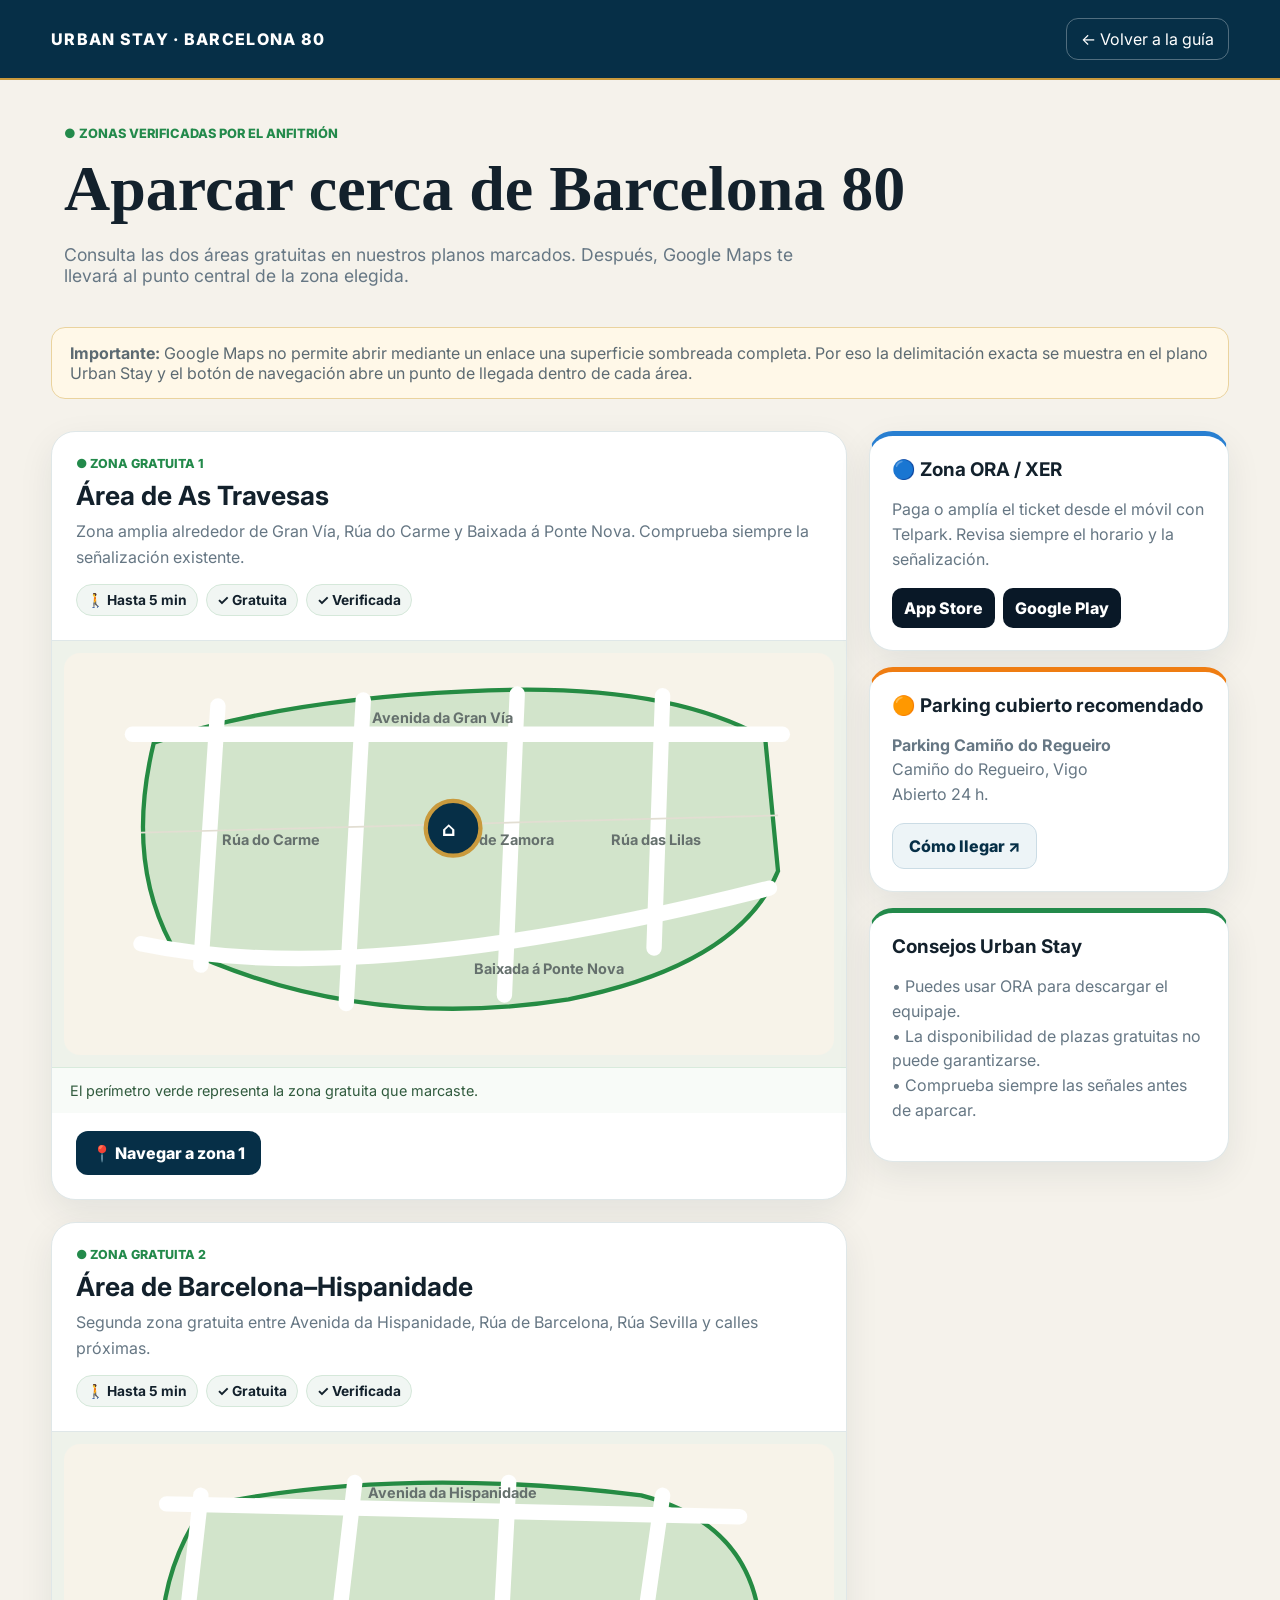
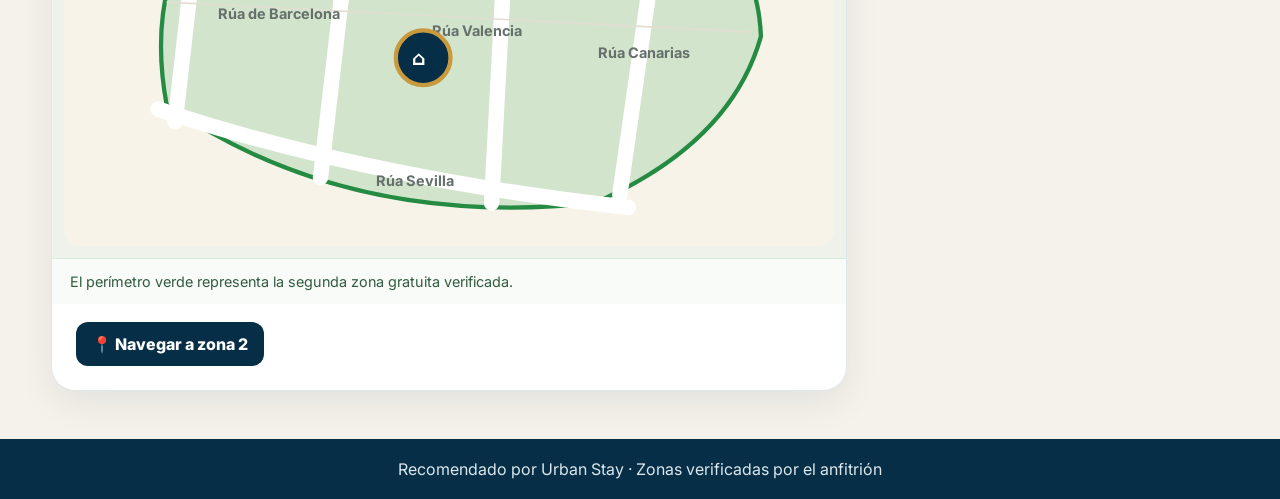
==== commit f6541b66: "versión final Zamora 89 Parking 2.1" ====
--- a/parking.html
+++ b/parking.html
@@ -1 +1 @@
-<!doctype html><html lang="es"><head><meta charset="utf-8"><meta name="viewport" content="width=device-width,initial-scale=1,viewport-fit=cover"><meta name="theme-color" content="#062f47"><title>Aparcamiento · Barcelona 80</title><link rel="preconnect" href="https://fonts.googleapis.com"><link rel="preconnect" href="https://fonts.gstatic.com" crossorigin><link href="https://fonts.googleapis.com/css2?family=Inter:wght@400;600;700;800&display=swap" rel="stylesheet"><link rel="stylesheet" href="parking.css"></head><body><header class="top"><div class="brand">URBAN STAY · BARCELONA 80</div><a class="back" href="index.html">← Volver a la guía</a></header><section class="hero"><span class="badge">● Zonas verificadas por el anfitrión</span><h1>Aparcar cerca de Barcelona 80</h1><p>Dos zonas gratuitas próximas, más la opción ORA y el parking cubierto recomendado.</p></section><main class="grid"><section class="panel zones"><article class="zone"><div class="zone-tag"><span class="zone-dot"></span>Zona gratuita 1</div><h2>Zona gratuita cercana</h2><p>Área recomendada por el anfitrión. Está a menos de cinco minutos andando y no garantiza disponibilidad de plaza.</p><div class="meta"><span class="chip">🚶 2–5 min</span><span class="chip">✓ Gratuita</span><span class="chip">✓ Verificada</span></div><div class="actions"><a class="btn primary" target="_blank" rel="noopener" href="https://www.google.com/maps/search/?api=1&query=aparcamiento+gratuito+Gran+Via+As+Travesas+Vigo">📍 Abrir zona en Google Maps</a></div></article><article class="zone"><div class="zone-tag"><span class="zone-dot"></span>Zona gratuita 2</div><h2>Segunda zona gratuita</h2><p>Otra área próxima recomendada por el anfitrión. Comprueba siempre la señalización antes de estacionar.</p><div class="meta"><span class="chip">🚶 Hasta 5 min</span><span class="chip">✓ Gratuita</span><span class="chip">✓ Verificada</span></div><div class="actions"><a class="btn primary" target="_blank" rel="noopener" href="https://www.google.com/maps/search/?api=1&query=aparcamiento+gratuito+Calle+Barcelona+Vigo">📍 Abrir zona en Google Maps</a></div></article></section><aside class="panel side"><article class="card ora"><h3>🔵 Zona ORA (XER)</h3><p>Paga o amplía el ticket desde el móvil con Telpark. Revisa siempre el horario y la señalización de la calle.</p><div class="store-row"><a class="store" target="_blank" rel="noopener" href="https://apps.apple.com/es/app/telpark/id658204860">App Store</a><a class="store" target="_blank" rel="noopener" href="https://play.google.com/store/apps/details?id=com.delaware.empark">Google Play</a></div></article><article class="card paid"><h3>🟠 Parking cubierto recomendado</h3><p><strong>Parking Camiño do Regueiro</strong><br>Camiño do Regueiro, Vigo<br>Abierto 24 h.</p><a class="btn secondary" target="_blank" rel="noopener" href="https://www.google.com/maps/search/?api=1&query=Parking+Cami%C3%B1o+do+Regueiro+Vigo">Cómo llegar ↗</a></article><article class="card tips"><h3>Consejos Urban Stay</h3><p>• Si llegas con equipaje, puedes parar primero en ORA para descargar.<br>• Por la tarde y el fin de semana suele resultar más fácil encontrar sitio.<br>• Las plazas gratuitas dependen de la disponibilidad.</p></article></aside></main><p class="footer-note">Las dos áreas se muestran como <strong>Zona gratuita 1</strong> y <strong>Zona gratuita 2</strong>, sin asociarlas al nombre de ningún apartamento.</p></body></html>+<!doctype html><html lang="es"><head><meta charset="utf-8"><meta name="viewport" content="width=device-width,initial-scale=1,viewport-fit=cover"><meta name="theme-color" content="#062f47"><title>Aparcamiento · Barcelona 80</title><link rel="preconnect" href="https://fonts.googleapis.com"><link rel="preconnect" href="https://fonts.gstatic.com" crossorigin><link href="https://fonts.googleapis.com/css2?family=Inter:wght@400;600;700;800&display=swap" rel="stylesheet"><link rel="stylesheet" href="parking.css"></head><body><header class="top"><div class="brand">URBAN STAY · BARCELONA 80</div><a class="back" href="index.html">← Volver a la guía</a></header><section class="hero"><span class="badge">● Zonas verificadas por el anfitrión</span><h1>Aparcar cerca de Barcelona 80</h1><p>Consulta las dos áreas gratuitas en nuestros planos marcados. Después, Google Maps te llevará al punto central de la zona elegida.</p></section><div class="notice"><div><strong>Importante:</strong> Google Maps no permite abrir mediante un enlace una superficie sombreada completa. Por eso la delimitación exacta se muestra en el plano Urban Stay y el botón de navegación abre un punto de llegada dentro de cada área.</div></div><main class="layout"><section class="maps"><article class="zone-card"><div class="zone-head"><div><div class="zone-tag">● Zona gratuita 1</div><h2>Área de As Travesas</h2><p>Zona amplia alrededor de Gran Vía, Rúa do Carme y Baixada á Ponte Nova. Comprueba siempre la señalización existente.</p><div class="chips"><span class="chip">🚶 Hasta 5 min</span><span class="chip">✓ Gratuita</span><span class="chip">✓ Verificada</span></div></div></div><div class="map-wrap"><svg viewBox="0 0 900 470" role="img" aria-label="Plano Urban Stay de la zona gratuita 1"><path class="area" d="M105 105 Q250 55 470 45 Q700 32 820 100 L835 255 Q790 365 590 405 Q340 445 125 340 Q72 240 105 105Z"/><path class="street" d="M80 95 L840 95"/><path class="street" d="M90 340 Q350 395 825 275"/><path class="street" d="M180 62 L160 365"/><path class="street" d="M350 55 L330 410"/><path class="street" d="M530 48 L515 400"/><path class="street" d="M700 50 L690 345"/><path class="street2" d="M90 210 L835 190"/><text class="label" x="360" y="82">Avenida da Gran Vía</text><text class="label" x="185" y="225">Rúa do Carme</text><text class="label" x="450" y="225">Rúa de Zamora</text><text class="label" x="640" y="225">Rúa das Lilas</text><text class="label" x="480" y="375">Baixada á Ponte Nova</text><circle class="pin" cx="455" cy="205" r="32"/><text class="pintext" x="442" y="214">⌂</text></svg></div><div class="map-note">El perímetro verde representa la zona gratuita que marcaste.</div><div class="actions"><a class="btn primary" target="_blank" rel="noopener" href="https://www.google.com/maps/dir/?api=1&destination=R%C3%BAa+do+Carme%2C+Vigo">📍 Navegar a zona 1</a></div></article><article class="zone-card"><div class="zone-head"><div><div class="zone-tag">● Zona gratuita 2</div><h2>Área de Barcelona–Hispanidade</h2><p>Segunda zona gratuita entre Avenida da Hispanidade, Rúa de Barcelona, Rúa Sevilla y calles próximas.</p><div class="chips"><span class="chip">🚶 Hasta 5 min</span><span class="chip">✓ Gratuita</span><span class="chip">✓ Verificada</span></div></div></div><div class="map-wrap"><svg viewBox="0 0 900 470" role="img" aria-label="Plano Urban Stay de la zona gratuita 2"><path class="area" d="M165 72 Q390 25 675 60 Q810 95 815 225 Q780 350 620 420 Q330 450 120 305 Q95 170 165 72Z"/><path class="street" d="M120 70 L790 85"/><path class="street" d="M110 310 Q350 390 660 425"/><path class="street" d="M160 60 L130 325"/><path class="street" d="M340 45 L300 390"/><path class="street" d="M520 45 L500 420"/><path class="street" d="M700 60 L650 410"/><path class="street2" d="M120 185 L805 220"/><text class="label" x="355" y="63">Avenida da Hispanidade</text><text class="label" x="180" y="205">Rúa de Barcelona</text><text class="label" x="430" y="225">Rúa Valencia</text><text class="label" x="625" y="250">Rúa Canarias</text><text class="label" x="365" y="400">Rúa Sevilla</text><circle class="pin" cx="420" cy="250" r="32"/><text class="pintext" x="407" y="259">⌂</text></svg></div><div class="map-note">El perímetro verde representa la segunda zona gratuita verificada.</div><div class="actions"><a class="btn primary" target="_blank" rel="noopener" href="https://www.google.com/maps/dir/?api=1&destination=R%C3%BAa+de+Barcelona%2C+Vigo">📍 Navegar a zona 2</a></div></article></section><aside class="side"><article class="side-card ora"><h3>🔵 Zona ORA / XER</h3><p>Paga o amplía el ticket desde el móvil con Telpark. Revisa siempre el horario y la señalización.</p><div class="store-row"><a class="store" target="_blank" rel="noopener" href="https://apps.apple.com/es/app/telpark/id658204860">App Store</a><a class="store" target="_blank" rel="noopener" href="https://play.google.com/store/apps/details?id=com.delaware.empark">Google Play</a></div></article><article class="side-card paid"><h3>🟠 Parking cubierto recomendado</h3><p><strong>Parking Camiño do Regueiro</strong><br>Camiño do Regueiro, Vigo<br>Abierto 24 h.</p><a class="btn secondary" target="_blank" rel="noopener" href="https://www.google.com/maps/search/?api=1&query=Parking+Camiño+do+Regueiro+Vigo">Cómo llegar ↗</a></article><article class="side-card tips"><h3>Consejos Urban Stay</h3><p>• Puedes usar ORA para descargar el equipaje.<br>• La disponibilidad de plazas gratuitas no puede garantizarse.<br>• Comprueba siempre las señales antes de aparcar.</p></article></aside></main><footer class="footer">Recomendado por Urban Stay · Zonas verificadas por el anfitrión</footer></body></html>
--- a/parking.css
+++ b/parking.css
@@ -1,4 +1,2 @@
 
-:root{--navy:#062f47;--navy2:#041f30;--gold:#d3a54a;--cream:#f4f0e8;--green:#2f8f55;--blue:#2878d0;--orange:#e98224;--text:#10202c;--muted:#6c7a86}
-*{box-sizing:border-box}body{margin:0;background:var(--cream);color:var(--text);font-family:Inter,Arial,sans-serif}.top{position:sticky;top:0;z-index:5;display:flex;align-items:center;justify-content:space-between;padding:16px 22px;background:var(--navy);color:white;border-bottom:1px solid rgba(211,165,74,.55)}.brand{font-weight:800;letter-spacing:.08em}.back{color:white;text-decoration:none;border:1px solid rgba(255,255,255,.35);padding:10px 14px;border-radius:12px}.hero{max-width:1180px;margin:0 auto;padding:34px 20px 16px}.hero h1{margin:0 0 8px;font-size:clamp(32px,5vw,62px);line-height:1}.hero p{color:var(--muted);font-size:18px}.grid{max-width:1180px;margin:0 auto;padding:0 20px 50px;display:grid;grid-template-columns:1.35fr .65fr;gap:20px}.panel{background:#fff;border:1px solid #dfe4e7;border-radius:24px;box-shadow:0 14px 40px rgba(6,47,71,.08);overflow:hidden}.zones{padding:22px}.zone{position:relative;overflow:hidden;border-radius:22px;border:1px solid #d8e7dc;background:linear-gradient(145deg,#f4fbf6,#e9f6ed);padding:24px;margin-bottom:18px}.zone:after{content:'';position:absolute;right:-70px;bottom:-90px;width:220px;height:220px;border:28px solid rgba(47,143,85,.10);border-radius:50%}.zone h2{margin:0 0 8px;font-size:26px}.zone p{margin:0 0 18px;color:#4c6657;max-width:680px}.meta{display:flex;gap:10px;flex-wrap:wrap;margin-bottom:18px}.chip{background:white;border:1px solid #cfe0d3;border-radius:999px;padding:8px 12px;font-weight:700;font-size:14px}.actions{display:flex;gap:10px;flex-wrap:wrap}.btn{display:inline-flex;align-items:center;gap:8px;text-decoration:none;border-radius:13px;padding:12px 15px;font-weight:800}.btn.primary{background:var(--navy);color:white}.btn.secondary{background:white;color:var(--navy);border:1px solid #cbd5db}.side{padding:20px}.card{border:1px solid #e0e5e8;border-radius:18px;padding:18px;margin-bottom:14px}.card h3{margin:0 0 10px}.card p{margin:0 0 12px;color:var(--muted);line-height:1.55}.ora{border-color:#cfe0f4;background:#f5f9ff}.paid{border-color:#f1dac6;background:#fff9f3}.tips{border-color:#d7eadc;background:#f6fbf7}.store-row{display:flex;gap:10px;flex-wrap:wrap}.store{display:inline-block;background:#0b0b0b;color:white;text-decoration:none;padding:10px 12px;border-radius:10px;font-weight:700}.footer-note{max-width:1180px;margin:0 auto 35px;padding:0 20px;color:#63727e}.badge{display:inline-flex;align-items:center;gap:7px;color:var(--green);font-weight:800}.zone-tag{display:inline-flex;align-items:center;gap:8px;color:var(--green);font-weight:800;text-transform:uppercase;letter-spacing:.06em;font-size:13px;margin-bottom:14px}.zone-dot{width:13px;height:13px;border-radius:50%;background:var(--green)}
-@media(max-width:850px){.grid{grid-template-columns:1fr}.top{padding:13px 14px}.hero{padding-top:26px}.zone{padding:20px}.back{font-size:14px}.brand{font-size:14px}}
+:root{--navy:#062f47;--navy2:#0a425f;--gold:#c99a3d;--green:#238a4b;--green-soft:#eaf6ec;--blue:#287fd1;--orange:#ef7d12;--ink:#13212c;--muted:#667784;--paper:#f5f2eb;--white:#fff;--line:#dfe7e8}*{box-sizing:border-box}body{margin:0;font-family:Inter,system-ui,sans-serif;color:var(--ink);background:var(--paper)}.top{position:sticky;top:0;z-index:10;background:var(--navy);color:#fff;display:flex;justify-content:space-between;align-items:center;padding:18px clamp(18px,4vw,54px);border-bottom:2px solid var(--gold)}.brand{font-weight:800;letter-spacing:.08em}.back{color:#fff;text-decoration:none;border:1px solid rgba(255,255,255,.3);padding:10px 14px;border-radius:12px}.hero{padding:42px clamp(18px,5vw,70px) 24px;max-width:1500px;margin:auto}.badge{color:var(--green);font-weight:800;text-transform:uppercase;font-size:.8rem}.hero h1{font-family:Georgia,serif;font-size:clamp(2.2rem,5vw,4rem);margin:10px 0}.hero p{font-size:1.1rem;color:var(--muted);max-width:760px}.layout{max-width:1500px;margin:auto;padding:0 clamp(14px,4vw,54px) 48px;display:grid;grid-template-columns:minmax(0,1fr) 360px;gap:22px}.maps{display:grid;gap:22px}.zone-card,.side-card{background:#fff;border:1px solid var(--line);border-radius:24px;box-shadow:0 12px 35px rgba(14,42,56,.08);overflow:hidden}.zone-head{display:flex;justify-content:space-between;align-items:flex-start;gap:16px;padding:24px}.zone-tag{color:var(--green);font-weight:800;text-transform:uppercase;font-size:.78rem}.zone-head h2{font-size:1.65rem;margin:8px 0}.zone-head p{margin:0;color:var(--muted);line-height:1.6}.chips{display:flex;flex-wrap:wrap;gap:8px;margin-top:14px}.chip{background:#f1f6f3;border:1px solid #d5e8da;border-radius:999px;padding:7px 10px;font-weight:700;font-size:.86rem}.map-wrap{background:#eef2ea;padding:12px;border-top:1px solid var(--line)}svg{display:block;width:100%;height:auto;border-radius:16px;background:#f7f3e9}.street{stroke:#fff;stroke-width:18;fill:none;stroke-linecap:round}.street2{stroke:#e2ded2;stroke-width:2;fill:none}.label{font-size:17px;font-weight:700;fill:#65706d}.area{fill:rgba(63,164,81,.20);stroke:#258b43;stroke-width:5}.pin{fill:#062f47;stroke:#c99a3d;stroke-width:5}.pintext{fill:#fff;font-size:23px;font-weight:900}.map-note{padding:14px 18px;background:#f8fbf8;color:#315b3e;font-size:.9rem;border-top:1px solid #d8eadc}.actions{display:flex;flex-wrap:wrap;gap:10px;padding:18px 24px 24px}.btn{display:inline-flex;align-items:center;justify-content:center;text-decoration:none;font-weight:800;border-radius:12px;padding:12px 16px}.primary{background:var(--navy);color:#fff}.secondary{background:#edf4f7;color:var(--navy);border:1px solid #cbdce5}.side{display:grid;gap:16px;align-content:start}.side-card{padding:22px}.side-card h3{margin:0 0 12px;font-size:1.18rem}.side-card p{color:var(--muted);line-height:1.55}.store-row{display:flex;gap:8px;flex-wrap:wrap}.store{background:#091827;color:#fff;padding:10px 12px;border-radius:10px;text-decoration:none;font-weight:800}.paid{border-top:5px solid var(--orange)}.ora{border-top:5px solid var(--blue)}.tips{border-top:5px solid var(--green)}.notice{max-width:1500px;margin:0 auto 32px;padding:0 clamp(14px,4vw,54px);color:#5c6a72}.notice div{background:#fff8e8;border:1px solid #ead39e;padding:15px 18px;border-radius:14px}.footer{background:var(--navy);color:#dbe7ed;padding:20px;text-align:center}@media(max-width:980px){.layout{grid-template-columns:1fr}.side{grid-template-columns:repeat(3,1fr)}}@media(max-width:700px){.top{padding:14px}.brand{font-size:.85rem}.back{font-size:.85rem;padding:8px 10px}.hero{padding-top:28px}.zone-head{padding:18px}.actions{padding:14px 18px 20px}.side{grid-template-columns:1fr}.label{font-size:14px}.street{stroke-width:14}}
